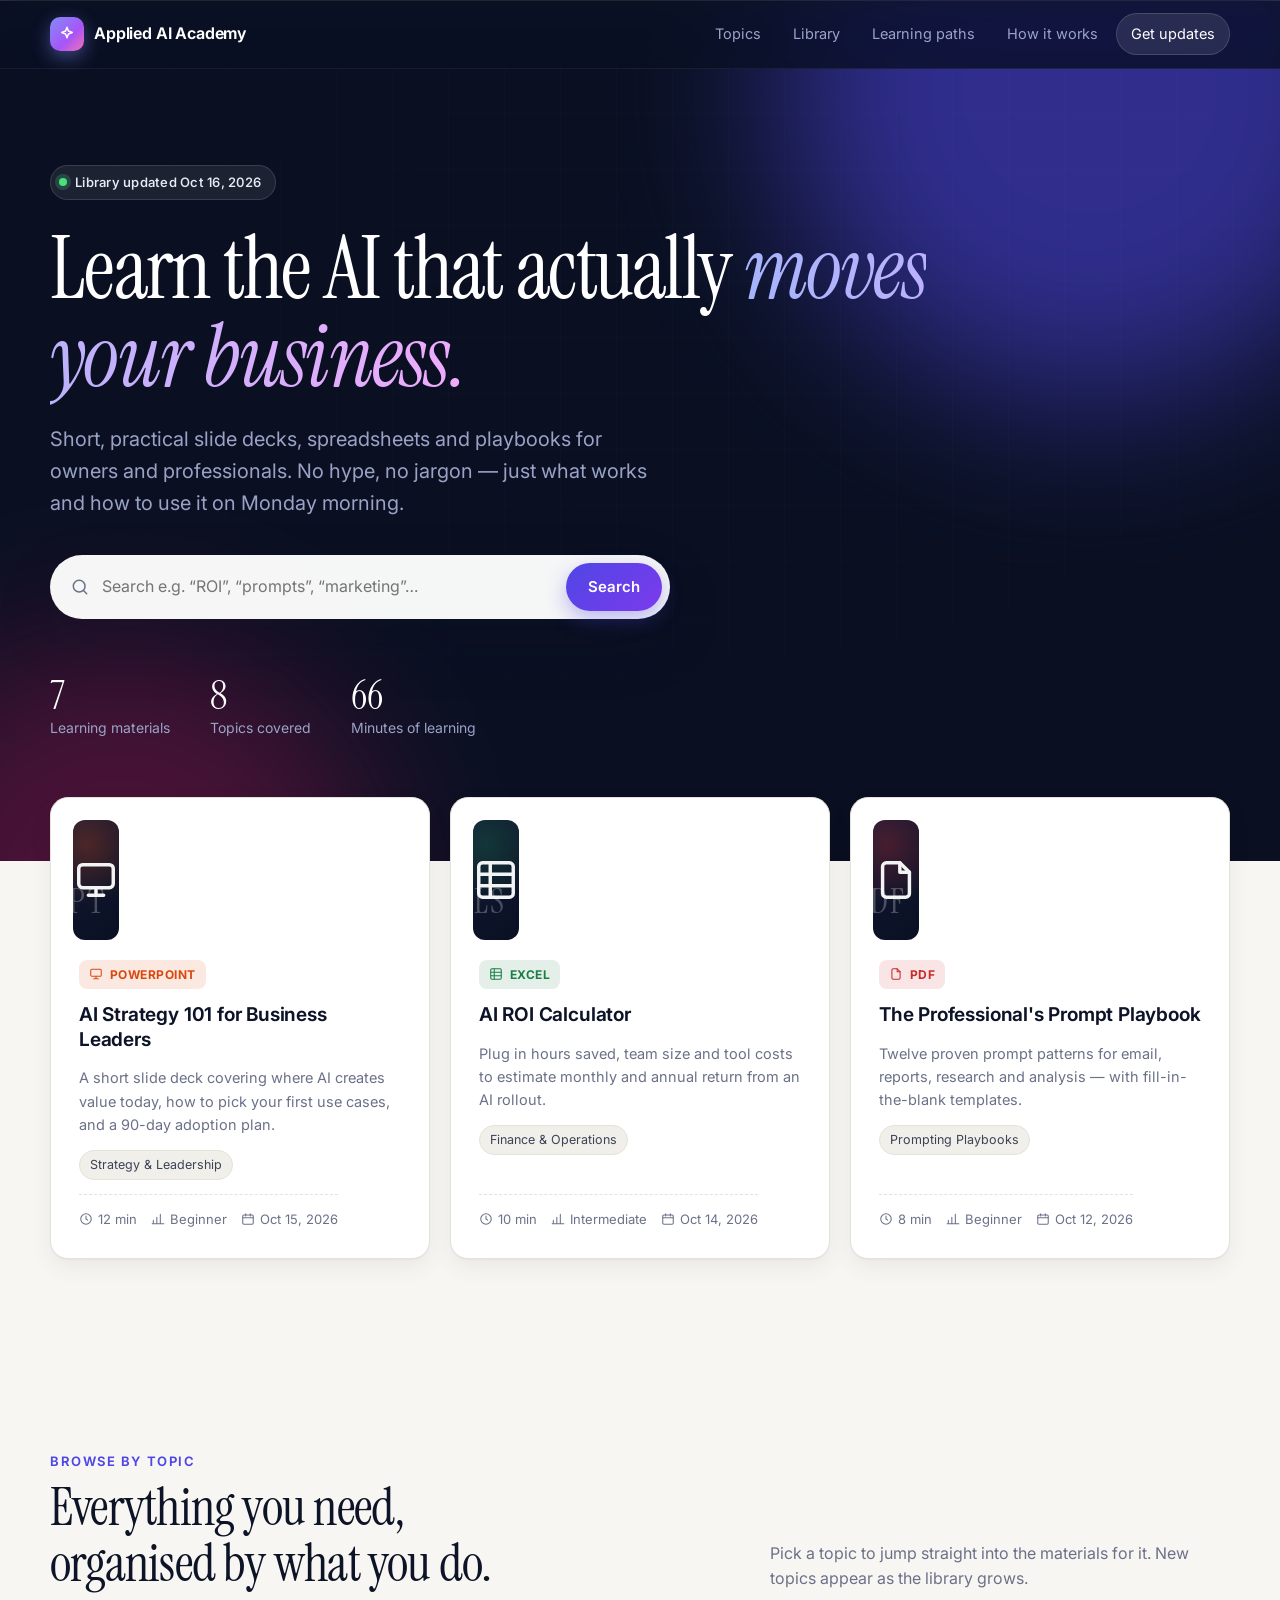
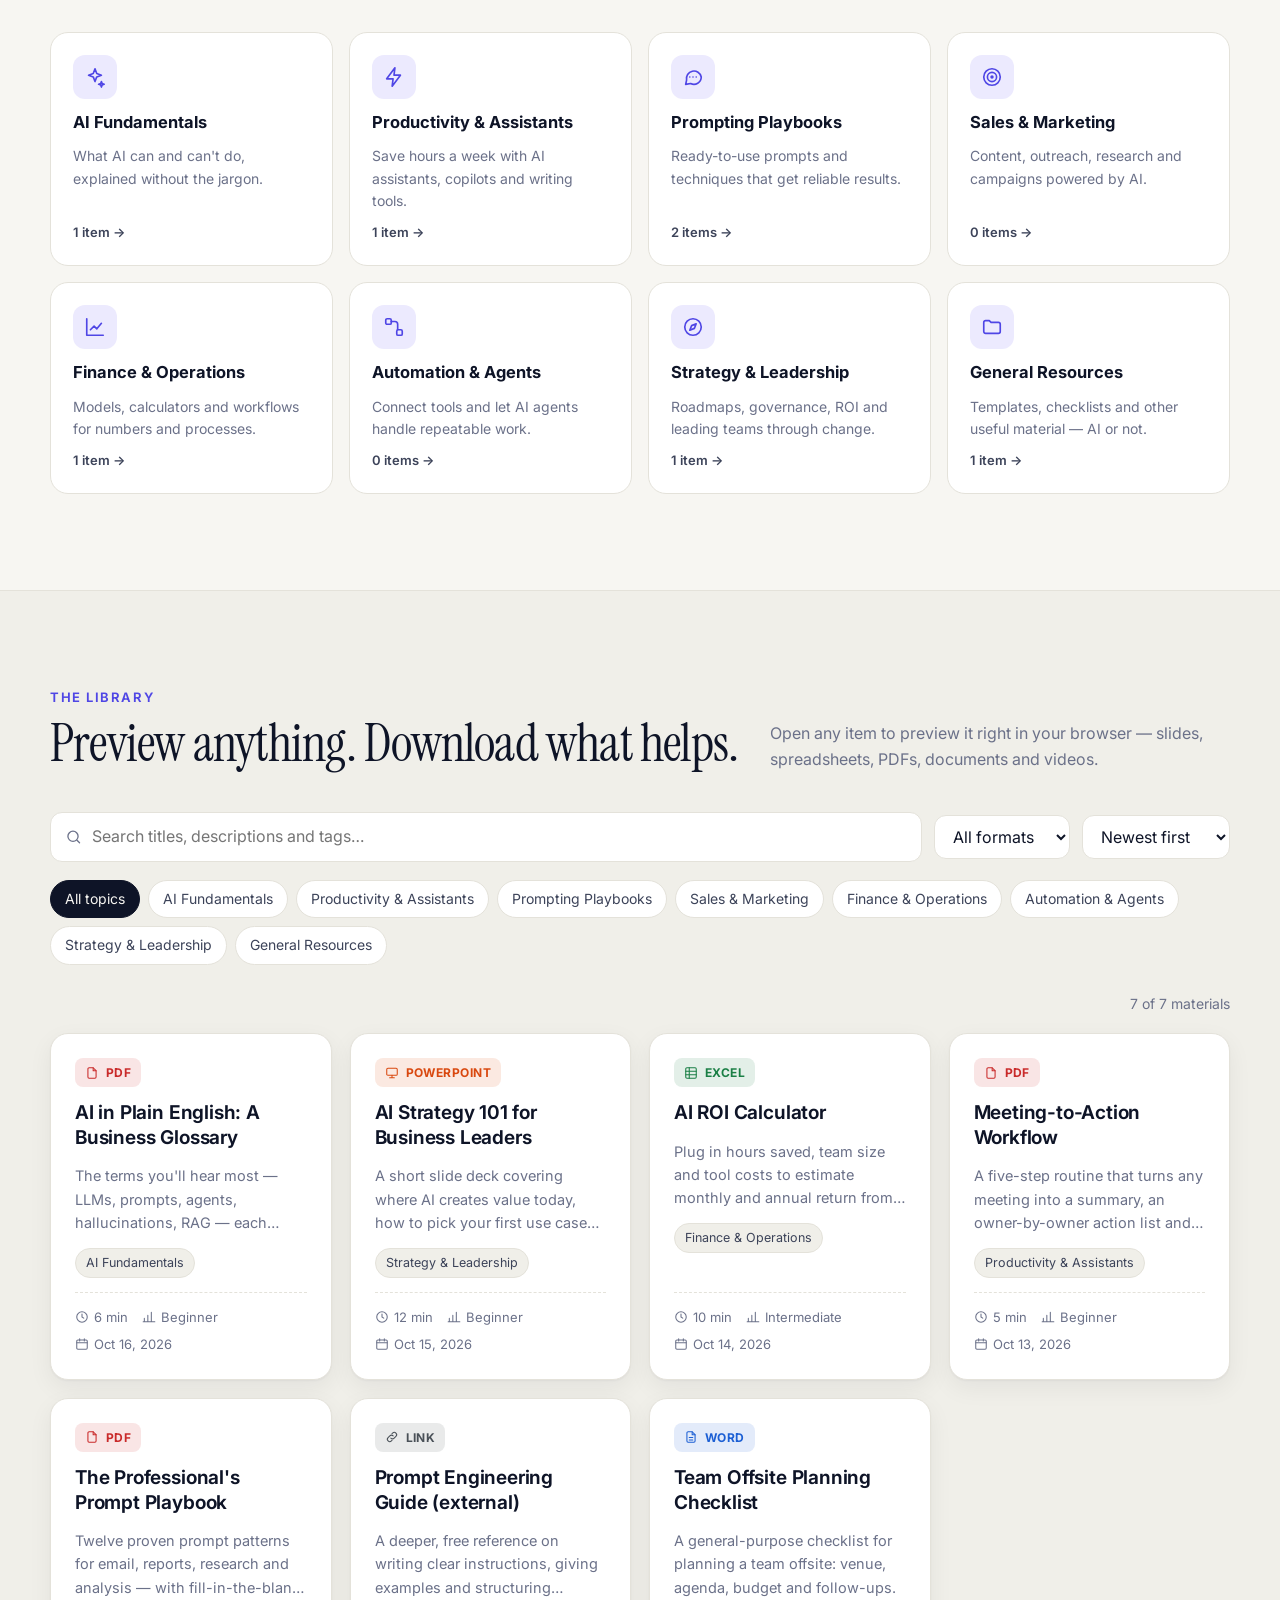
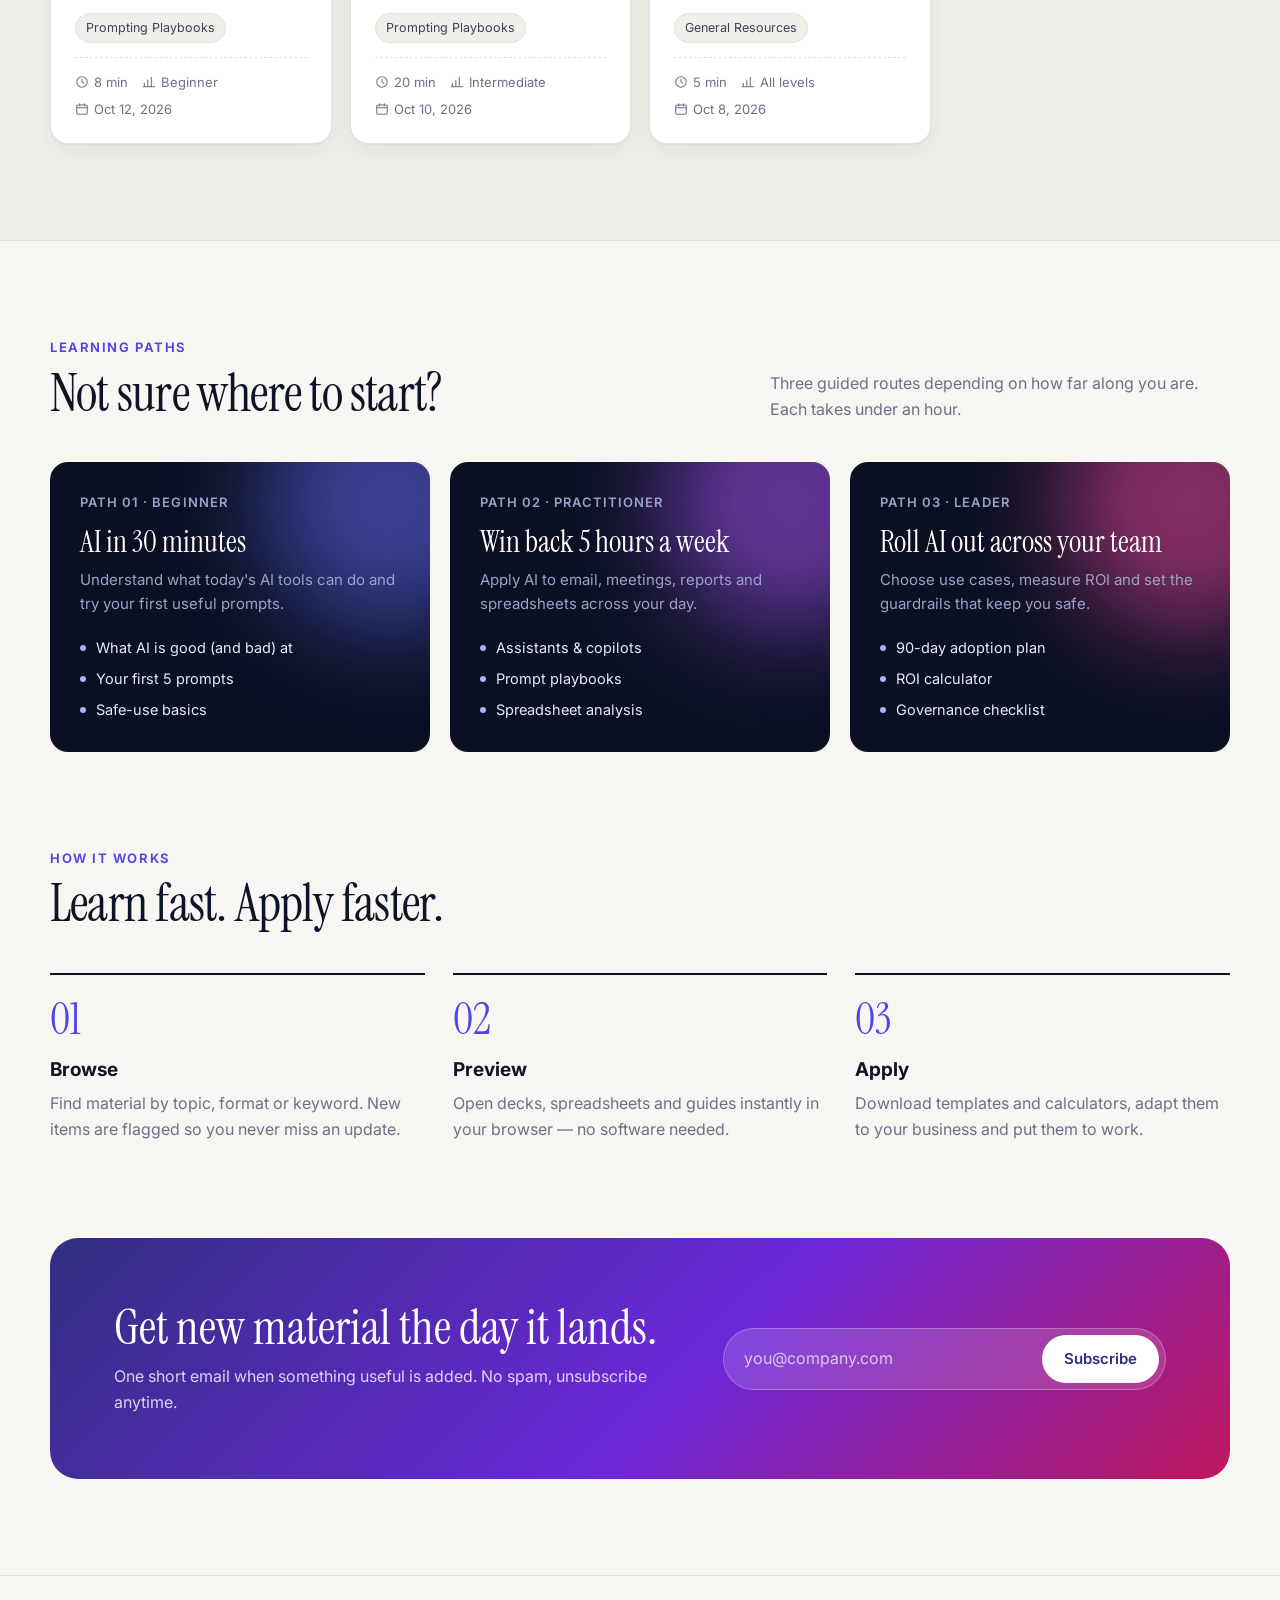
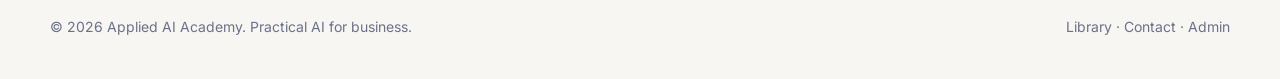
==== index.html @ 8f9688a5 "Build AI learning hub website draft with Upload Studio - Public site: hero, featured materials, topi" ====
<!doctype html>
<html lang="en">
<head>
  <meta charset="utf-8">
  <meta name="viewport" content="width=device-width, initial-scale=1">
  <title>Applied AI Academy</title>
  <meta name="description" content="Practical AI learning for business owners and professionals — slide decks, spreadsheets, guides and playbooks you can use today.">
  <link rel="preconnect" href="https://fonts.googleapis.com">
  <link rel="preconnect" href="https://fonts.gstatic.com" crossorigin>
  <link href="https://fonts.googleapis.com/css2?family=Instrument+Serif:ital@0;1&family=Inter:wght@400;500;600;700&display=swap" rel="stylesheet">
  <link rel="stylesheet" href="assets/css/style.css">
</head>
<body>
  <nav class="nav">
    <div class="container nav-inner">
      <a class="logo" href="#top">
        <span class="logo-mark"><svg viewBox="0 0 24 24" fill="none" stroke="currentColor" stroke-width="2" stroke-linecap="round" stroke-linejoin="round"><path d="M12 3l1.9 5.1L19 10l-5.1 1.9L12 17l-1.9-5.1L5 10l5.1-1.9z"/></svg></span>
        <span data-site-name>Applied AI Academy</span>
      </a>
      <button class="menu-btn" aria-label="Open menu"></button>
      <div class="nav-links">
        <a href="#topics">Topics</a>
        <a href="#library">Library</a>
        <a href="#paths">Learning paths</a>
        <a href="#how">How it works</a>
        <a class="btn-pill" href="#subscribe">Get updates</a>
      </div>
    </div>
  </nav>

  <header class="hero" id="top">
    <div class="hero-grid"></div>
    <div class="container">
      <span class="eyebrow"><span class="dot"></span><span id="updated-label">New material added regularly</span></span>
      <h1>Learn the AI that actually <em>moves your business.</em></h1>
      <p class="lead">Short, practical slide decks, spreadsheets and playbooks for owners and professionals. No hype, no jargon — just what works and how to use it on Monday morning.</p>
      <form class="search" id="hero-search" role="search">
        <span data-icon="search"></span>
        <label class="sr-only" for="hero-q">Search the library</label>
        <input id="hero-q" type="search" placeholder="Search e.g. “ROI”, “prompts”, “marketing”…" autocomplete="off">
        <button class="btn btn-primary" type="submit">Search</button>
      </form>
      <div class="hero-stats">
        <div><strong id="stat-items">–</strong><span>Learning materials</span></div>
        <div><strong id="stat-topics">–</strong><span>Topics covered</span></div>
        <div><strong id="stat-minutes">–</strong><span>Minutes of learning</span></div>
      </div>
    </div>
  </header>

  <section class="featured">
    <div class="container">
      <div class="featured-grid" id="featured"></div>
    </div>
  </section>

  <section id="topics">
    <div class="container">
      <div class="section-head reveal">
        <div>
          <div class="kicker">Browse by topic</div>
          <h2 class="title">Everything you need,<br>organised by what you do.</h2>
        </div>
        <p>Pick a topic to jump straight into the materials for it. New topics appear as the library grows.</p>
      </div>
      <div class="topics-grid" id="topics-grid"></div>
    </div>
  </section>

  <section class="library" id="library">
    <div class="container">
      <div class="section-head reveal">
        <div>
          <div class="kicker">The library</div>
          <h2 class="title">Preview anything. Download what helps.</h2>
        </div>
        <p>Open any item to preview it right in your browser — slides, spreadsheets, PDFs, documents and videos.</p>
      </div>
      <div class="toolbar">
        <div class="field">
          <span data-icon="search"></span>
          <label class="sr-only" for="q">Search</label>
          <input id="q" type="search" placeholder="Search titles, descriptions and tags…">
        </div>
        <label class="sr-only" for="type-filter">File type</label>
        <select id="type-filter">
          <option value="">All formats</option>
          <option value="pptx">PowerPoint</option>
          <option value="xlsx">Excel</option>
          <option value="pdf">PDF</option>
          <option value="docx">Word</option>
          <option value="video">Video</option>
          <option value="image">Image</option>
          <option value="link">Link</option>
          <option value="other">Other</option>
        </select>
        <label class="sr-only" for="sort">Sort</label>
        <select id="sort">
          <option value="new">Newest first</option>
          <option value="old">Oldest first</option>
          <option value="az">A – Z</option>
          <option value="short">Quickest first</option>
        </select>
      </div>
      <div class="chips" id="chips"></div>
      <div class="toolbar"><span class="result-count" id="result-count"></span></div>
      <div class="lib-grid" id="lib-grid"></div>
    </div>
  </section>

  <section id="paths">
    <div class="container">
      <div class="section-head reveal">
        <div>
          <div class="kicker">Learning paths</div>
          <h2 class="title">Not sure where to start?</h2>
        </div>
        <p>Three guided routes depending on how far along you are. Each takes under an hour.</p>
      </div>
      <div class="paths-grid">
        <button class="path reveal" style="--glow:#6366f1; text-align:left; border:0" data-goto-cat="fundamentals">
          <span class="step">Path 01 · Beginner</span>
          <h3>AI in 30 minutes</h3>
          <p>Understand what today's AI tools can do and try your first useful prompts.</p>
          <ul><li>What AI is good (and bad) at</li><li>Your first 5 prompts</li><li>Safe-use basics</li></ul>
        </button>
        <button class="path reveal" style="--glow:#a855f7; text-align:left; border:0" data-goto-cat="productivity">
          <span class="step">Path 02 · Practitioner</span>
          <h3>Win back 5 hours a week</h3>
          <p>Apply AI to email, meetings, reports and spreadsheets across your day.</p>
          <ul><li>Assistants &amp; copilots</li><li>Prompt playbooks</li><li>Spreadsheet analysis</li></ul>
        </button>
        <button class="path reveal" style="--glow:#ec4899; text-align:left; border:0" data-goto-cat="strategy">
          <span class="step">Path 03 · Leader</span>
          <h3>Roll AI out across your team</h3>
          <p>Choose use cases, measure ROI and set the guardrails that keep you safe.</p>
          <ul><li>90-day adoption plan</li><li>ROI calculator</li><li>Governance checklist</li></ul>
        </button>
      </div>
    </div>
  </section>

  <section id="how" style="padding-top:0">
    <div class="container">
      <div class="section-head reveal">
        <div>
          <div class="kicker">How it works</div>
          <h2 class="title">Learn fast. Apply faster.</h2>
        </div>
      </div>
      <div class="steps reveal">
        <div><h3>Browse</h3><p>Find material by topic, format or keyword. New items are flagged so you never miss an update.</p></div>
        <div><h3>Preview</h3><p>Open decks, spreadsheets and guides instantly in your browser — no software needed.</p></div>
        <div><h3>Apply</h3><p>Download templates and calculators, adapt them to your business and put them to work.</p></div>
      </div>
    </div>
  </section>

  <section class="cta" id="subscribe">
    <div class="container">
      <div class="cta-box reveal">
        <div>
          <h2>Get new material the day it lands.</h2>
          <p>One short email when something useful is added. No spam, unsubscribe anytime.</p>
        </div>
        <form class="cta-form" id="subscribe-form">
          <label class="sr-only" for="email">Email address</label>
          <input id="email" type="email" required placeholder="you@company.com">
          <button class="btn" type="submit">Subscribe</button>
        </form>
      </div>
    </div>
  </section>

  <footer>
    <div class="container">
      <span>© <span id="year"></span> <span data-site-name>Applied AI Academy</span>. Practical AI for business.</span>
      <span><a href="#library">Library</a> · <a href="#" id="contact-link">Contact</a> · <a href="admin.html">Admin</a></span>
    </div>
  </footer>

  <div class="modal" id="viewer" role="dialog" aria-modal="true" aria-labelledby="v-title">
    <div class="modal-backdrop" data-close></div>
    <div class="modal-panel">
      <button class="close-btn" data-close aria-label="Close"></button>
      <div class="viewer" id="v-stage"></div>
      <aside class="details">
        <span id="v-badge"></span>
        <h3 id="v-title"></h3>
        <p id="v-desc"></p>
        <dl id="v-meta"></dl>
        <div class="tags" id="v-tags"></div>
        <p class="note" id="v-note"></p>
        <div class="actions" id="v-actions"></div>
      </aside>
    </div>
  </div>

  <script src="assets/js/common.js"></script>
  <script src="assets/js/app.js"></script>
</body>
</html>
---- assets/css/style.css ----
/* Applied AI Academy — design tokens & styles */
:root {
  --bg: #f7f6f2;
  --surface: #ffffff;
  --surface-2: #f0efe9;
  --ink: #0e1427;
  --ink-2: #3c4359;
  --muted: #6b7189;
  --line: #e4e2da;
  --brand: #4f46e5;
  --brand-2: #7c3aed;
  --brand-soft: #eceafe;
  --navy: #0a1022;
  --navy-2: #121a36;
  --on-navy: #e8eaf6;
  --on-navy-muted: #9aa3c7;
  --radius: 18px;
  --radius-sm: 10px;
  --shadow: 0 1px 2px rgba(14, 20, 39, .04), 0 8px 24px rgba(14, 20, 39, .06);
  --shadow-lg: 0 24px 60px rgba(14, 20, 39, .16);
  --serif: "Instrument Serif", Georgia, "Times New Roman", serif;
  --sans: "Inter", system-ui, -apple-system, "Segoe UI", Roboto, sans-serif;

  --t-pptx: #d9480f; --t-xlsx: #1a7f45; --t-pdf: #c92a2a; --t-docx: #1c5fd4;
  --t-video: #9c36b5; --t-image: #0b7285; --t-link: #495057; --t-other: #5c5f66;
}
@media (prefers-color-scheme: dark) {
  :root:not([data-theme="light"]) {
    --bg: #0b0f1d; --surface: #121829; --surface-2: #182036; --ink: #eef0f8; --ink-2: #c3c8db;
    --muted: #8b92ad; --line: #232b45; --brand-soft: #1d1f45; --shadow: 0 1px 2px rgba(0,0,0,.3), 0 8px 24px rgba(0,0,0,.25);
  }
}
:root[data-theme="dark"] {
  --bg: #0b0f1d; --surface: #121829; --surface-2: #182036; --ink: #eef0f8; --ink-2: #c3c8db;
  --muted: #8b92ad; --line: #232b45; --brand-soft: #1d1f45; --shadow: 0 1px 2px rgba(0,0,0,.3), 0 8px 24px rgba(0,0,0,.25);
}

* { box-sizing: border-box; }
html { scroll-behavior: smooth; }
body {
  margin: 0; background: var(--bg); color: var(--ink); font-family: var(--sans);
  font-size: 16px; line-height: 1.6; -webkit-font-smoothing: antialiased;
}
img { max-width: 100%; display: block; }
a { color: inherit; }
button { font: inherit; cursor: pointer; }
.container { width: min(1180px, 100% - 32px); margin-inline: auto; }
[hidden] { display: none !important; }
.sr-only { position: absolute; width: 1px; height: 1px; overflow: hidden; clip: rect(0 0 0 0); }

/* ---------- Nav ---------- */
.nav {
  position: sticky; top: 0; z-index: 40; backdrop-filter: saturate(160%) blur(14px);
  background: color-mix(in srgb, var(--navy) 82%, transparent); border-bottom: 1px solid rgba(255,255,255,.06);
}
.nav-inner { display: flex; align-items: center; justify-content: space-between; height: 68px; gap: 16px; }
.logo { display: flex; align-items: center; gap: 10px; text-decoration: none; color: #fff; font-weight: 650; letter-spacing: -.01em; }
.logo-mark {
  width: 34px; height: 34px; border-radius: 10px; display: grid; place-items: center;
  background: linear-gradient(135deg, #818cf8, #a855f7 60%, #f472b6); box-shadow: 0 6px 18px rgba(129,140,248,.45);
}
.logo-mark svg { width: 18px; height: 18px; color: #fff; }
.nav-links { display: flex; align-items: center; gap: 4px; }
.nav-links a {
  color: var(--on-navy-muted); text-decoration: none; font-size: 14.5px; padding: 8px 14px; border-radius: 999px; transition: .2s;
}
.nav-links a:hover { color: #fff; background: rgba(255,255,255,.07); }
.nav-links .btn-pill { color: #fff; background: rgba(255,255,255,.1); border: 1px solid rgba(255,255,255,.14); }
.menu-btn { display: none; background: none; border: 0; color: #fff; padding: 8px; }
@media (max-width: 760px) {
  .menu-btn { display: block; }
  .nav-links {
    position: absolute; top: 68px; left: 0; right: 0; flex-direction: column; align-items: stretch;
    background: var(--navy); padding: 12px 16px 20px; display: none; border-bottom: 1px solid rgba(255,255,255,.08);
  }
  .nav-links.open { display: flex; }
}

/* ---------- Hero ---------- */
.hero {
  position: relative; overflow: hidden; color: var(--on-navy); background: var(--navy);
  padding: 96px 0 120px; margin-top: -68px; padding-top: 164px;
}
.hero::before, .hero::after {
  content: ""; position: absolute; border-radius: 50%; filter: blur(80px); opacity: .55; pointer-events: none;
}
.hero::before { width: 620px; height: 620px; background: #4f46e5; top: -220px; right: -120px; }
.hero::after { width: 520px; height: 520px; background: #be185d; bottom: -300px; left: -140px; opacity: .35; }
.hero-grid {
  position: absolute; inset: 0; pointer-events: none; opacity: .18;
  background-image: linear-gradient(rgba(255,255,255,.07) 1px, transparent 1px), linear-gradient(90deg, rgba(255,255,255,.07) 1px, transparent 1px);
  background-size: 56px 56px; mask-image: radial-gradient(ellipse at 60% 30%, #000 30%, transparent 75%);
}
.hero .container { position: relative; z-index: 1; }
.eyebrow {
  display: inline-flex; align-items: center; gap: 8px; font-size: 13px; font-weight: 550; letter-spacing: .02em;
  padding: 6px 14px 6px 8px; border-radius: 999px; background: rgba(255,255,255,.08); border: 1px solid rgba(255,255,255,.12);
}
.eyebrow .dot { width: 8px; height: 8px; border-radius: 50%; background: #4ade80; box-shadow: 0 0 0 4px rgba(74,222,128,.2); }
.hero h1 {
  font-family: var(--serif); font-weight: 400; font-size: clamp(44px, 7vw, 86px); line-height: 1.02;
  letter-spacing: -.02em; margin: 26px 0 22px; max-width: 900px; color: #fff;
}
.hero h1 em { font-style: italic; background: linear-gradient(90deg, #a5b4fc, #f0abfc); -webkit-background-clip: text; background-clip: text; color: transparent; }
.hero p.lead { font-size: clamp(17px, 2vw, 20px); color: var(--on-navy-muted); max-width: 620px; margin: 0 0 36px; }
.search {
  display: flex; align-items: center; gap: 10px; max-width: 620px; padding: 8px 8px 8px 20px; border-radius: 999px;
  background: rgba(255,255,255,.96); box-shadow: var(--shadow-lg);
}
.search svg { width: 20px; height: 20px; color: #6b7189; flex: none; }
.search input { flex: 1; border: 0; outline: 0; font: inherit; font-size: 16px; background: transparent; color: #0e1427; min-width: 0; }
.btn {
  display: inline-flex; align-items: center; justify-content: center; gap: 8px; border: 0; border-radius: 999px;
  padding: 12px 22px; font-weight: 600; font-size: 15px; text-decoration: none; transition: transform .15s, box-shadow .2s, background .2s;
}
.btn-primary { background: linear-gradient(135deg, var(--brand), var(--brand-2)); color: #fff; box-shadow: 0 8px 20px rgba(79,70,229,.35); }
.btn-primary:hover { transform: translateY(-1px); box-shadow: 0 12px 28px rgba(79,70,229,.45); }
.btn-ghost { background: var(--surface); color: var(--ink); border: 1px solid var(--line); }
.btn-ghost:hover { border-color: var(--ink-2); }
.btn-sm { padding: 8px 14px; font-size: 14px; }
.btn svg { width: 18px; height: 18px; flex: none; }
.hero-stats { display: flex; flex-wrap: wrap; gap: 40px; margin-top: 56px; }
.hero-stats div strong { display: block; font-family: var(--serif); font-size: 40px; font-weight: 400; color: #fff; line-height: 1; }
.hero-stats div span { font-size: 14px; color: var(--on-navy-muted); }

/* ---------- Sections ---------- */
section { padding: 96px 0; }
.section-head { display: flex; align-items: end; justify-content: space-between; gap: 24px; margin-bottom: 40px; flex-wrap: wrap; }
.kicker { font-size: 13px; font-weight: 650; letter-spacing: .12em; text-transform: uppercase; color: var(--brand); }
:root[data-theme="dark"] .kicker { color: #a5b4fc; }
@media (prefers-color-scheme: dark) { :root:not([data-theme="light"]) .kicker { color: #a5b4fc; } }
h2.title { font-family: var(--serif); font-weight: 400; font-size: clamp(34px, 4.5vw, 52px); line-height: 1.08; letter-spacing: -.015em; margin: 8px 0 0; }
.section-head p { color: var(--muted); max-width: 460px; margin: 0; }

/* Featured */
.featured { margin-top: -64px; padding-top: 0; position: relative; z-index: 2; }
.featured-grid { display: grid; grid-template-columns: repeat(3, 1fr); gap: 20px; }
@media (max-width: 900px) { .featured-grid { grid-template-columns: 1fr; } }

/* Cards */
.card {
  position: relative; display: flex; flex-direction: column; gap: 14px; text-align: left; width: 100%;
  background: var(--surface); border: 1px solid var(--line); border-radius: var(--radius); padding: 24px;
  box-shadow: var(--shadow); transition: transform .2s, box-shadow .2s, border-color .2s; color: inherit;
}
.card:hover { transform: translateY(-3px); box-shadow: var(--shadow-lg); border-color: color-mix(in srgb, var(--brand) 35%, var(--line)); }
.card:focus-visible { outline: 3px solid var(--brand); outline-offset: 2px; }
.card-top { display: flex; align-items: center; justify-content: space-between; gap: 10px; }
.type-badge {
  display: inline-flex; align-items: center; gap: 7px; font-size: 12px; font-weight: 700; letter-spacing: .04em;
  text-transform: uppercase; padding: 5px 10px; border-radius: 8px; color: var(--tc); background: color-mix(in srgb, var(--tc) 12%, transparent);
}
.type-badge svg { width: 14px; height: 14px; }
.card h3 { margin: 0; font-size: 19px; line-height: 1.3; letter-spacing: -.01em; font-weight: 650; }
.card p { margin: 0; color: var(--muted); font-size: 14.5px; display: -webkit-box; -webkit-line-clamp: 3; -webkit-box-orient: vertical; overflow: hidden; }
.card-meta { margin-top: auto; display: flex; flex-wrap: wrap; gap: 6px 14px; font-size: 13px; color: var(--muted); padding-top: 14px; border-top: 1px dashed var(--line); }
.card-meta span { display: inline-flex; align-items: center; gap: 5px; }
.card-meta svg { width: 14px; height: 14px; }
.new-pill { font-size: 11px; font-weight: 700; color: #fff; background: #16a34a; padding: 3px 8px; border-radius: 999px; }
.card.featured-card { padding: 28px; }
.card.featured-card .thumb {
  height: 120px; border-radius: 12px; margin: -6px -6px 6px; display: grid; place-items: center;
  background: radial-gradient(circle at 30% 20%, color-mix(in srgb, var(--tc) 30%, transparent), transparent 60%), linear-gradient(135deg, var(--navy-2), var(--navy));
  color: #fff; overflow: hidden; position: relative;
}
.thumb svg { width: 46px; height: 46px; opacity: .95; }
.thumb .ext { position: absolute; right: 14px; bottom: 10px; font-family: var(--serif); font-size: 34px; opacity: .25; letter-spacing: .04em; }

/* Topics */
.topics-grid { display: grid; grid-template-columns: repeat(4, 1fr); gap: 16px; }
@media (max-width: 1000px) { .topics-grid { grid-template-columns: repeat(2, 1fr); } }
@media (max-width: 520px) { .topics-grid { grid-template-columns: 1fr; } }
.topic {
  text-align: left; background: var(--surface); border: 1px solid var(--line); border-radius: var(--radius);
  padding: 22px; display: flex; flex-direction: column; gap: 10px; transition: .2s; color: inherit;
}
.topic:hover { border-color: var(--brand); transform: translateY(-2px); }
.topic .ico { width: 44px; height: 44px; border-radius: 12px; display: grid; place-items: center; background: var(--brand-soft); color: var(--brand); }
:root[data-theme="dark"] .topic .ico { color: #a5b4fc; }
@media (prefers-color-scheme: dark) { :root:not([data-theme="light"]) .topic .ico { color: #a5b4fc; } }
.topic .ico svg { width: 22px; height: 22px; }
.topic strong { font-size: 16.5px; }
.topic span { font-size: 14px; color: var(--muted); }
.topic .count { margin-top: auto; font-size: 13px; color: var(--ink-2); font-weight: 600; }

/* Library */
.library { background: var(--surface-2); border-block: 1px solid var(--line); }
.toolbar { display: flex; flex-wrap: wrap; gap: 12px; align-items: center; margin-bottom: 18px; }
.toolbar .field {
  display: flex; align-items: center; gap: 8px; padding: 10px 14px; border-radius: 12px; background: var(--surface);
  border: 1px solid var(--line); flex: 1 1 260px;
}
.toolbar .field svg { width: 18px; height: 18px; color: var(--muted); }
.toolbar input, .toolbar select { border: 0; outline: 0; background: transparent; font: inherit; color: var(--ink); width: 100%; }
.toolbar select { padding: 10px 14px; border-radius: 12px; background: var(--surface); border: 1px solid var(--line); width: auto; }
.chips { display: flex; gap: 8px; flex-wrap: wrap; margin-bottom: 28px; }
.chip {
  border: 1px solid var(--line); background: var(--surface); color: var(--ink-2); border-radius: 999px; padding: 7px 14px; font-size: 14px; transition: .15s;
}
.chip:hover { border-color: var(--ink-2); }
.chip.active { background: var(--ink); color: var(--bg); border-color: var(--ink); }
.lib-grid { display: grid; grid-template-columns: repeat(auto-fill, minmax(280px, 1fr)); gap: 18px; }
.empty { text-align: center; padding: 60px 20px; color: var(--muted); border: 1px dashed var(--line); border-radius: var(--radius); background: var(--surface); }
.result-count { font-size: 14px; color: var(--muted); margin-left: auto; }

/* Paths */
.paths-grid { display: grid; grid-template-columns: repeat(3, 1fr); gap: 20px; }
@media (max-width: 900px) { .paths-grid { grid-template-columns: 1fr; } }
.path { border-radius: var(--radius); padding: 30px; color: var(--on-navy); background: var(--navy); position: relative; overflow: hidden; min-height: 260px; display: flex; flex-direction: column; }
.path::after { content: ""; position: absolute; width: 260px; height: 260px; border-radius: 50%; right: -90px; top: -90px; background: var(--glow); filter: blur(50px); opacity: .55; }
.path > * { position: relative; z-index: 1; }
.path .step { font-size: 13px; color: var(--on-navy-muted); font-weight: 600; letter-spacing: .08em; text-transform: uppercase; }
.path h3 { font-family: var(--serif); font-weight: 400; font-size: 30px; line-height: 1.1; margin: 12px 0 10px; color: #fff; }
.path p { color: var(--on-navy-muted); margin: 0 0 20px; font-size: 15px; }
.path ul { list-style: none; padding: 0; margin: auto 0 0; display: grid; gap: 8px; font-size: 14.5px; }
.path li { display: flex; gap: 10px; align-items: center; }
.path li::before { content: ""; width: 6px; height: 6px; border-radius: 50%; background: #a5b4fc; flex: none; }

/* How it works */
.steps { display: grid; grid-template-columns: repeat(3, 1fr); gap: 28px; counter-reset: s; }
@media (max-width: 800px) { .steps { grid-template-columns: 1fr; } }
.steps div { padding-top: 22px; border-top: 2px solid var(--ink); counter-increment: s; }
.steps div::before { content: "0" counter(s); font-family: var(--serif); font-size: 44px; line-height: 1; display: block; margin-bottom: 14px; color: var(--brand); }
.steps h3 { margin: 0 0 6px; font-size: 19px; }
.steps p { margin: 0; color: var(--muted); }

/* CTA */
.cta { padding: 0 0 96px; }
.cta-box {
  border-radius: 28px; padding: clamp(32px, 6vw, 64px); color: #fff; position: relative; overflow: hidden;
  background: linear-gradient(135deg, #312e81, #6d28d9 55%, #be185d);
  display: grid; grid-template-columns: 1.3fr 1fr; gap: 32px; align-items: center;
}
@media (max-width: 800px) { .cta-box { grid-template-columns: 1fr; } }
.cta-box h2 { font-family: var(--serif); font-weight: 400; font-size: clamp(32px, 4vw, 48px); line-height: 1.08; margin: 0 0 10px; }
.cta-box p { margin: 0; color: rgba(255,255,255,.8); }
.cta-form { display: flex; gap: 8px; background: rgba(255,255,255,.14); padding: 6px; border-radius: 999px; border: 1px solid rgba(255,255,255,.25); }
.cta-form input { flex: 1; min-width: 0; border: 0; outline: 0; background: transparent; color: #fff; padding: 0 14px; font: inherit; }
.cta-form input::placeholder { color: rgba(255,255,255,.7); }
.cta-form .btn { background: #fff; color: #312e81; }

/* Footer */
footer { border-top: 1px solid var(--line); padding: 40px 0; color: var(--muted); font-size: 14px; }
footer .container { display: flex; justify-content: space-between; gap: 16px; flex-wrap: wrap; align-items: center; }
footer a { text-decoration: none; }
footer a:hover { color: var(--ink); }

/* Viewer modal */
.modal { position: fixed; inset: 0; z-index: 100; display: none; }
.modal.open { display: block; }
.modal-backdrop { position: absolute; inset: 0; background: rgba(6, 9, 20, .7); backdrop-filter: blur(6px); animation: fade .2s; }
.modal-panel {
  position: absolute; inset: 4vh 4vw; background: var(--surface); border-radius: 22px; overflow: hidden;
  display: grid; grid-template-columns: 1fr 360px; box-shadow: var(--shadow-lg); animation: rise .25s ease-out;
}
@media (max-width: 900px) { .modal-panel { inset: 0; border-radius: 0; grid-template-columns: 1fr; grid-template-rows: 55vh auto; overflow-y: auto; } }
.viewer { background: #1b1f2e; position: relative; min-height: 300px; }
.viewer iframe, .viewer video, .viewer img { width: 100%; height: 100%; border: 0; object-fit: contain; background: #1b1f2e; }
.viewer .placeholder { position: absolute; inset: 0; display: grid; place-items: center; text-align: center; color: #c3c8db; padding: 24px; }
.viewer .placeholder svg { width: 56px; height: 56px; margin: 0 auto 12px; opacity: .8; }
.details { padding: 28px; overflow-y: auto; display: flex; flex-direction: column; gap: 16px; border-left: 1px solid var(--line); }
.details h3 { font-family: var(--serif); font-weight: 400; font-size: 32px; line-height: 1.1; margin: 0; }
.details p { margin: 0; color: var(--ink-2); }
.details dl { display: grid; grid-template-columns: auto 1fr; gap: 8px 16px; margin: 0; font-size: 14px; }
.details dt { color: var(--muted); }
.details dd { margin: 0; font-weight: 550; }
.tags { display: flex; flex-wrap: wrap; gap: 6px; }
.tag { font-size: 12.5px; padding: 4px 10px; border-radius: 999px; background: var(--surface-2); color: var(--ink-2); border: 1px solid var(--line); }
.details .actions { display: flex; gap: 10px; flex-wrap: wrap; margin-top: auto; }
.close-btn {
  position: absolute; top: 14px; right: 14px; z-index: 3; width: 40px; height: 40px; border-radius: 50%; border: 0;
  background: rgba(255,255,255,.92); color: #0e1427; display: grid; place-items: center; box-shadow: var(--shadow);
}
.note { font-size: 13px; color: var(--muted); }

@keyframes fade { from { opacity: 0; } }
@keyframes rise { from { opacity: 0; transform: translateY(16px) scale(.99); } }
.reveal { opacity: 0; transform: translateY(14px); transition: opacity .6s, transform .6s; }
.reveal.in { opacity: 1; transform: none; }
@media (prefers-reduced-motion: reduce) { * { animation: none !important; transition: none !important; } .reveal { opacity: 1; transform: none; } }

/* ---------- Admin ---------- */
.admin-wrap { padding: 120px 0 80px; margin-top: -68px; }
.admin-grid { display: grid; grid-template-columns: 1.4fr 1fr; gap: 24px; align-items: start; }
@media (max-width: 900px) { .admin-grid { grid-template-columns: 1fr; } }
.panel { background: var(--surface); border: 1px solid var(--line); border-radius: var(--radius); padding: 28px; box-shadow: var(--shadow); }
.panel h2 { margin: 0 0 4px; font-size: 20px; }
.panel > p { margin: 0 0 20px; color: var(--muted); font-size: 14.5px; }
.form { display: grid; gap: 16px; }
.form .row { display: grid; grid-template-columns: 1fr 1fr; gap: 14px; }
@media (max-width: 560px) { .form .row { grid-template-columns: 1fr; } }
.form label { display: grid; gap: 6px; font-size: 14px; font-weight: 600; color: var(--ink-2); }
.form input, .form select, .form textarea {
  font: inherit; font-weight: 400; padding: 11px 14px; border-radius: 12px; border: 1px solid var(--line); background: var(--bg); color: var(--ink); width: 100%;
}
.form textarea { min-height: 96px; resize: vertical; }
.form input:focus, .form select:focus, .form textarea:focus { outline: 2px solid var(--brand); outline-offset: 1px; border-color: transparent; }
.drop {
  border: 2px dashed var(--line); border-radius: 16px; padding: 30px; text-align: center; color: var(--muted); background: var(--bg); transition: .2s; cursor: pointer;
}
.drop.drag, .drop:hover { border-color: var(--brand); background: var(--brand-soft); color: var(--ink); }
.drop strong { color: var(--ink); }
.drop svg { width: 34px; height: 34px; margin: 0 auto 8px; color: var(--brand); }
.seg { display: inline-flex; background: var(--surface-2); border: 1px solid var(--line); border-radius: 12px; padding: 4px; gap: 4px; }
.seg button { border: 0; background: transparent; padding: 8px 14px; border-radius: 9px; color: var(--ink-2); font-size: 14px; font-weight: 600; }
.seg button.on { background: var(--surface); color: var(--ink); box-shadow: var(--shadow); }
.status { font-size: 14px; padding: 12px 14px; border-radius: 12px; display: none; }
.status.show { display: block; }
.status.ok { background: #e7f8ee; color: #136c39; }
.status.err { background: #fdecec; color: #a61e1e; }
.status.info { background: var(--brand-soft); color: var(--ink); }
.manage-list { display: grid; gap: 10px; max-height: 520px; overflow-y: auto; }
.manage-item { display: flex; align-items: center; gap: 12px; padding: 12px; border: 1px solid var(--line); border-radius: 12px; }
.manage-item .grow { flex: 1; min-width: 0; }
.manage-item strong { display: block; font-size: 14.5px; white-space: nowrap; overflow: hidden; text-overflow: ellipsis; }
.manage-item small { color: var(--muted); }
.icon-btn { border: 1px solid var(--line); background: var(--surface); border-radius: 10px; width: 36px; height: 36px; display: grid; place-items: center; color: var(--muted); }
.icon-btn:hover { color: #c92a2a; border-color: #c92a2a; }
.icon-btn svg { width: 16px; height: 16px; }
.help { font-size: 13.5px; color: var(--muted); }
.help code { background: var(--surface-2); padding: 1px 6px; border-radius: 6px; font-size: 12.5px; }
.help ol { padding-left: 18px; margin: 8px 0 0; display: grid; gap: 6px; }
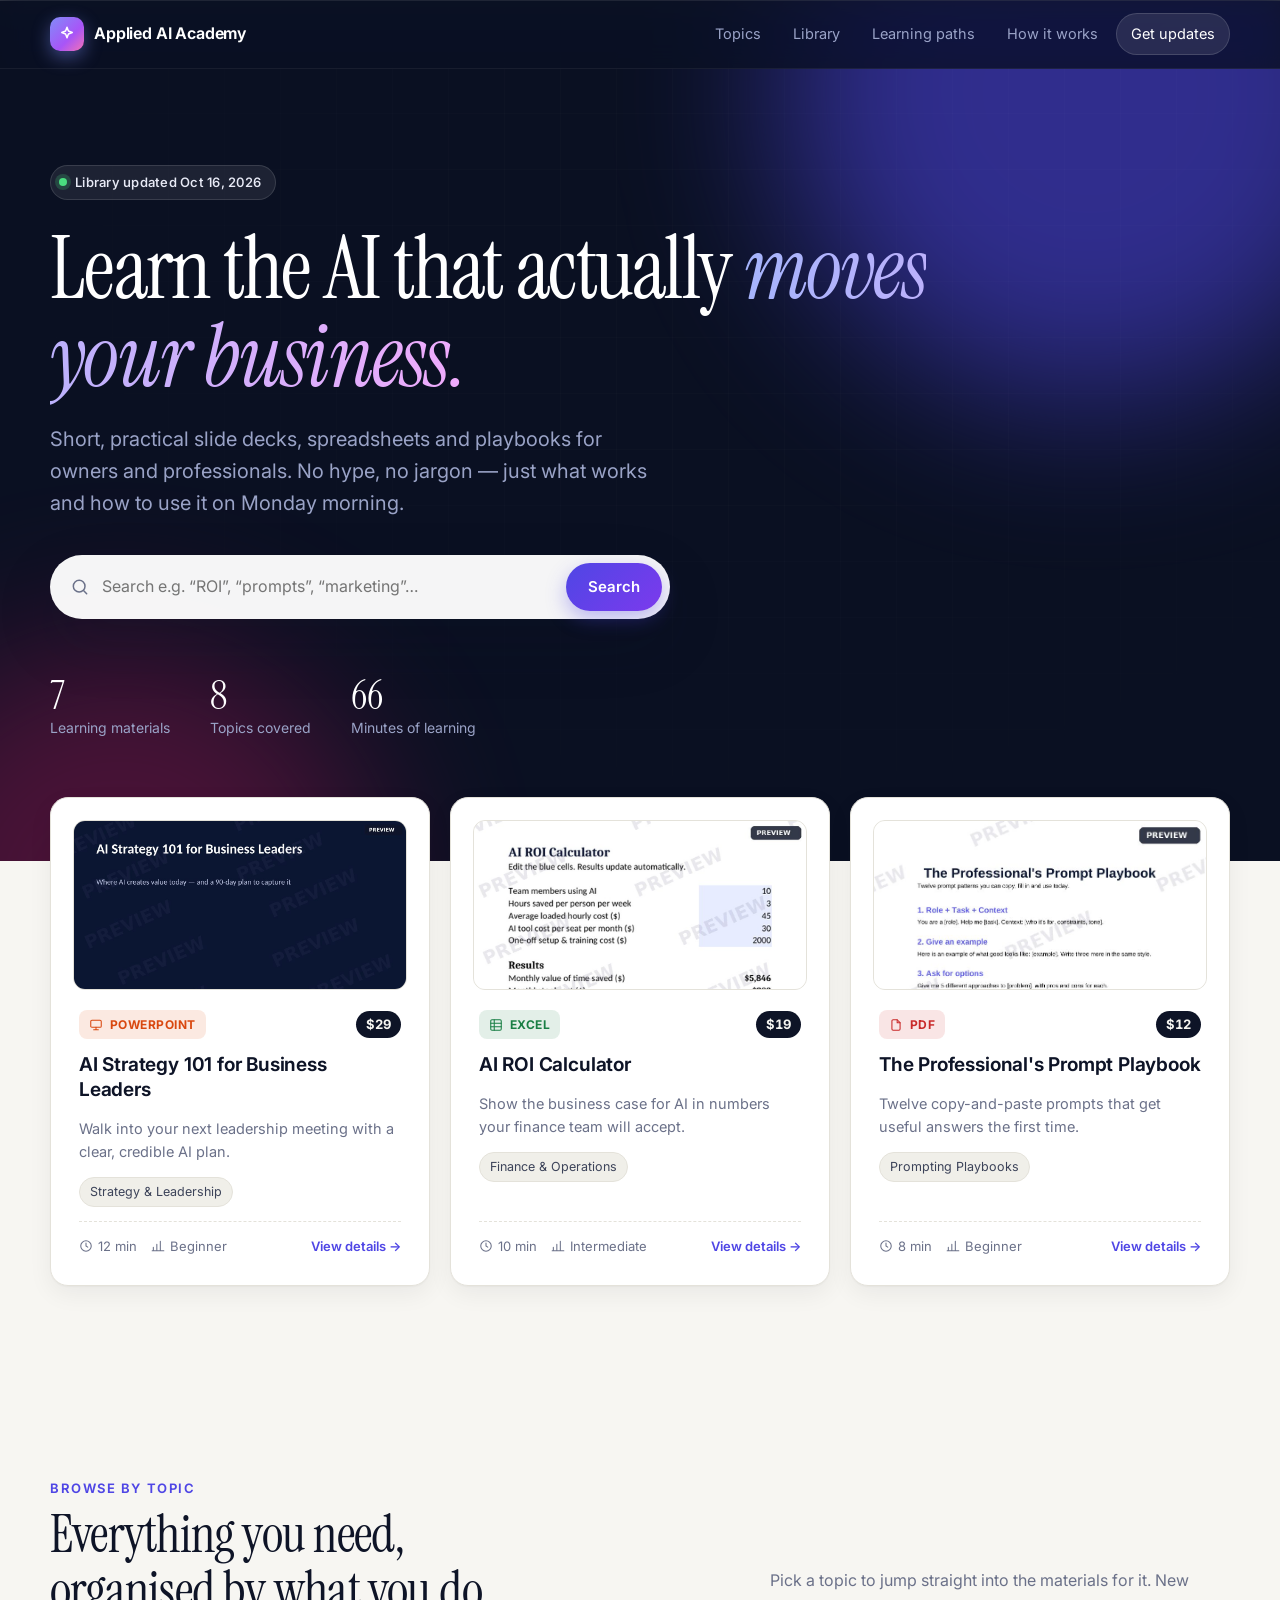
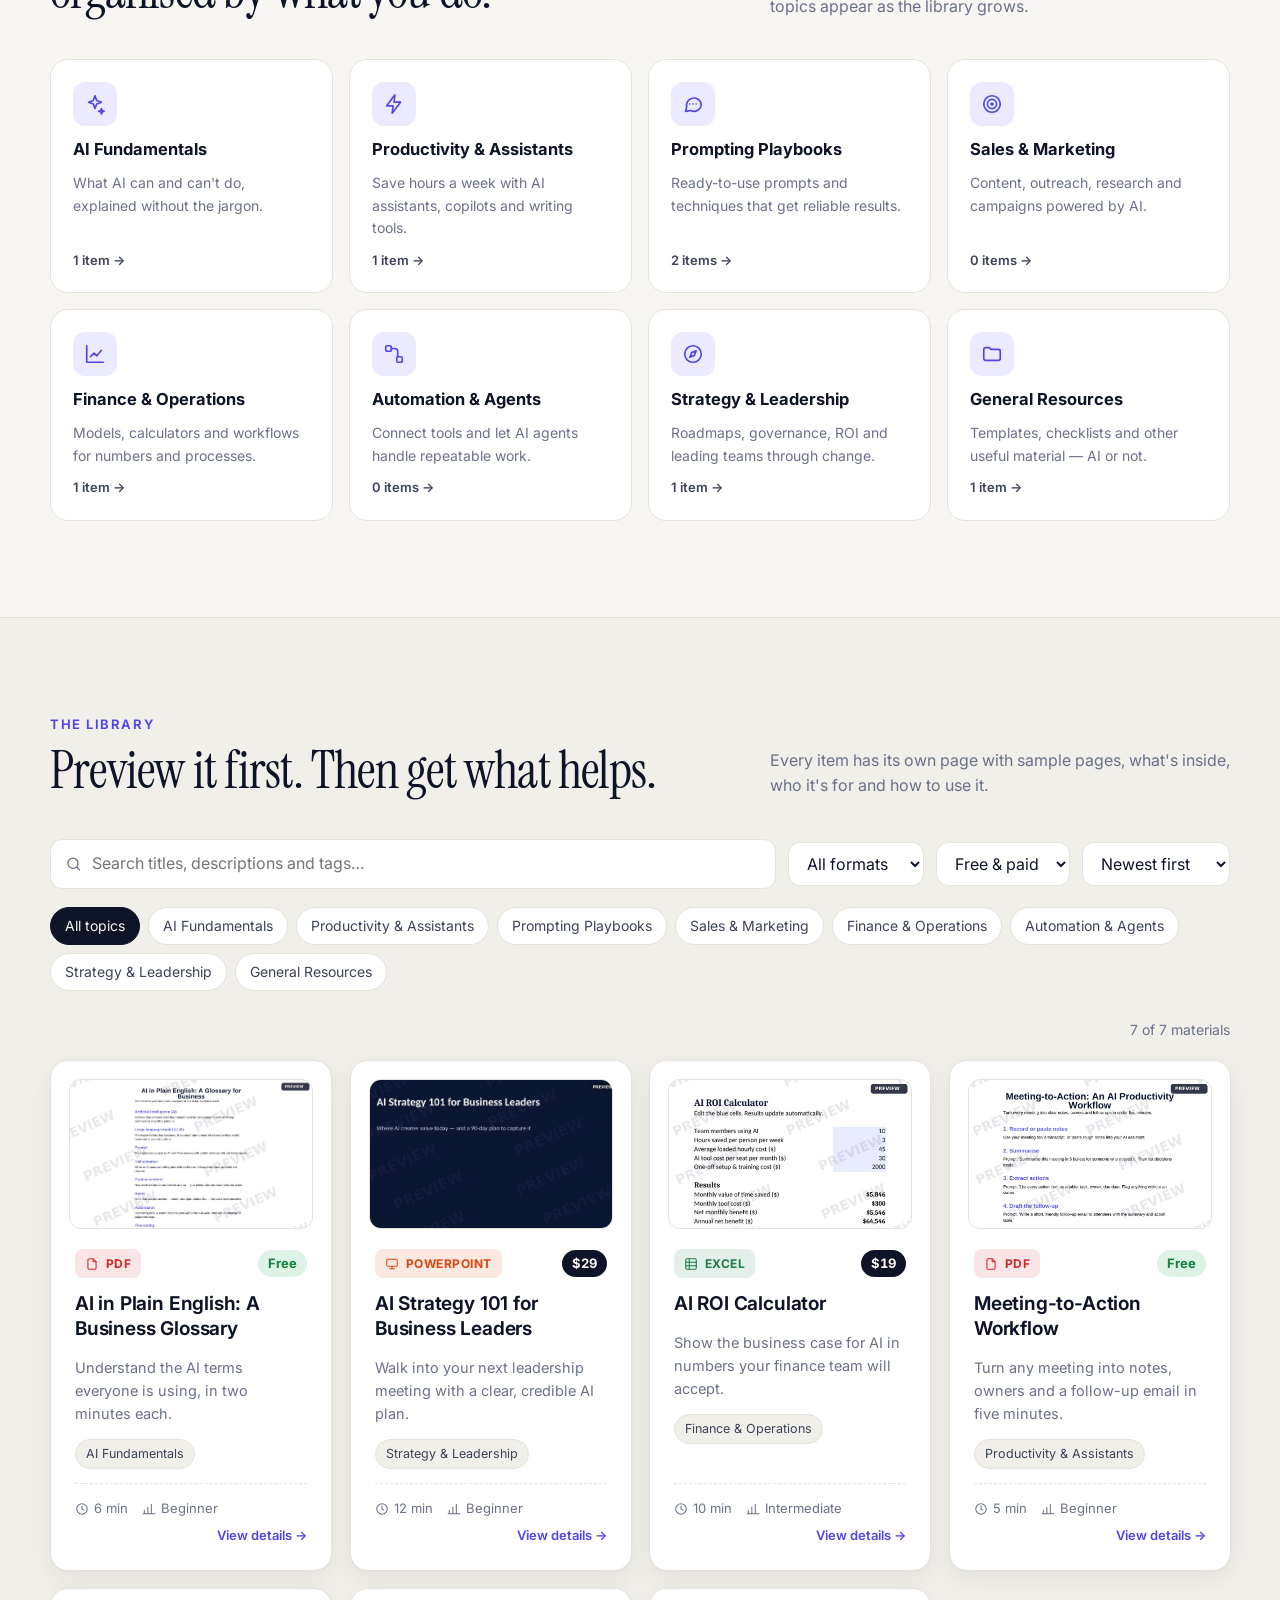
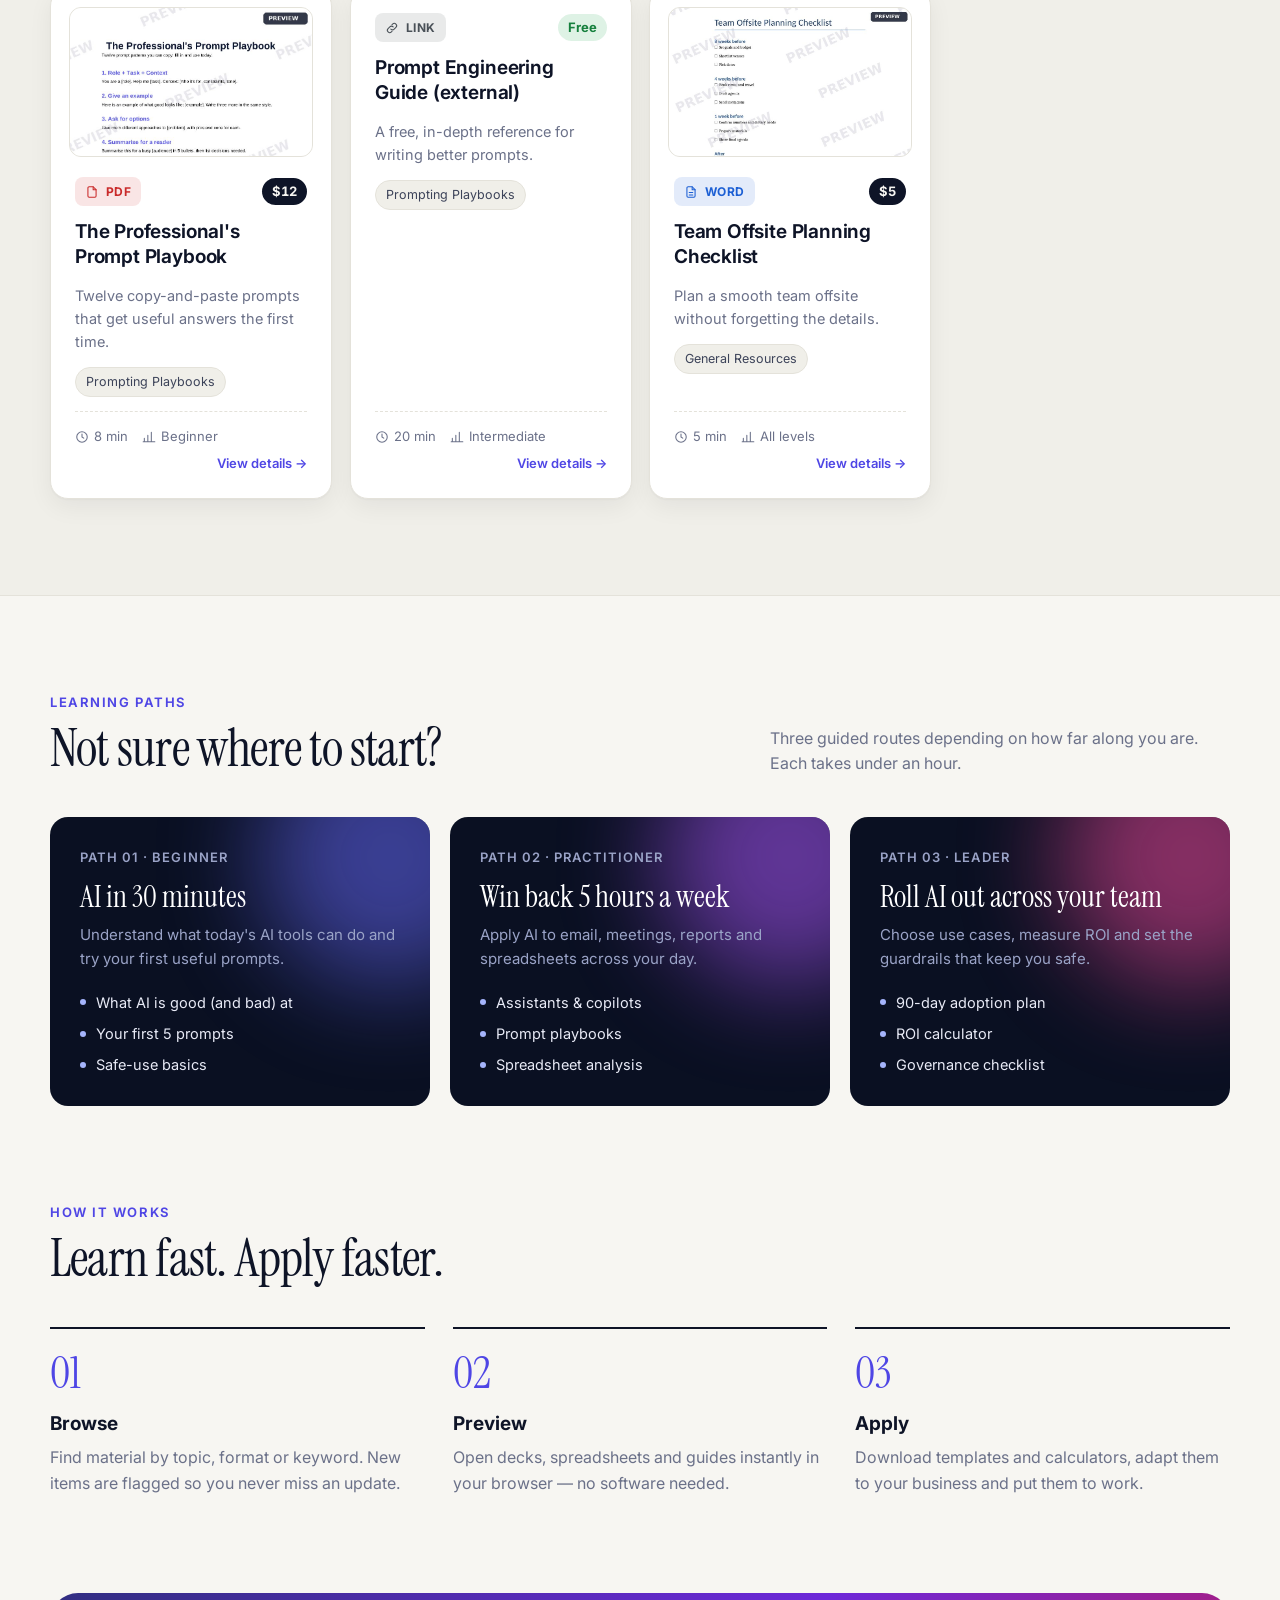
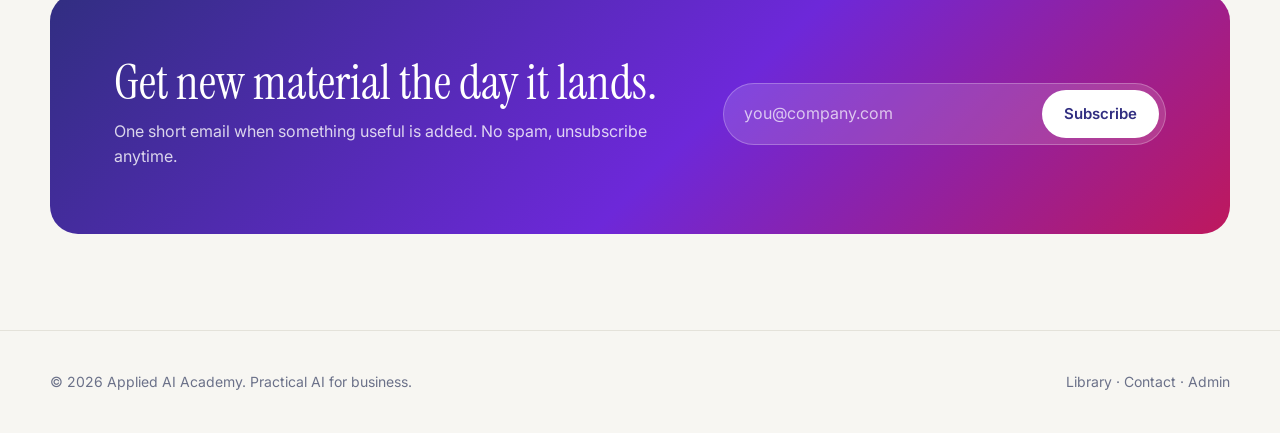
==== commit 8998c6f8: "Add a sales page for every material - item.html#<id>: watermarked preview gallery with lightbox, pri" ====
--- a/index.html
+++ b/index.html
@@ -72,9 +72,9 @@
       <div class="section-head reveal">
         <div>
           <div class="kicker">The library</div>
-          <h2 class="title">Preview anything. Download what helps.</h2>
+          <h2 class="title">Preview it first. Then get what helps.</h2>
         </div>
-        <p>Open any item to preview it right in your browser — slides, spreadsheets, PDFs, documents and videos.</p>
+        <p>Every item has its own page with sample pages, what's inside, who it's for and how to use it.</p>
       </div>
       <div class="toolbar">
         <div class="field">
@@ -93,6 +93,12 @@
           <option value="image">Image</option>
           <option value="link">Link</option>
           <option value="other">Other</option>
+        </select>
+        <label class="sr-only" for="price-filter">Price</label>
+        <select id="price-filter">
+          <option value="">Free &amp; paid</option>
+          <option value="free">Free only</option>
+          <option value="paid">Paid only</option>
         </select>
         <label class="sr-only" for="sort">Sort</label>
         <select id="sort">
@@ -179,23 +185,6 @@
     </div>
   </footer>
 
-  <div class="modal" id="viewer" role="dialog" aria-modal="true" aria-labelledby="v-title">
-    <div class="modal-backdrop" data-close></div>
-    <div class="modal-panel">
-      <button class="close-btn" data-close aria-label="Close"></button>
-      <div class="viewer" id="v-stage"></div>
-      <aside class="details">
-        <span id="v-badge"></span>
-        <h3 id="v-title"></h3>
-        <p id="v-desc"></p>
-        <dl id="v-meta"></dl>
-        <div class="tags" id="v-tags"></div>
-        <p class="note" id="v-note"></p>
-        <div class="actions" id="v-actions"></div>
-      </aside>
-    </div>
-  </div>
-
   <script src="assets/js/common.js"></script>
   <script src="assets/js/app.js"></script>
 </body>
--- a/assets/css/style.css
+++ b/assets/css/style.css
@@ -275,9 +275,8 @@
 
 @keyframes fade { from { opacity: 0; } }
 @keyframes rise { from { opacity: 0; transform: translateY(16px) scale(.99); } }
-.reveal { opacity: 0; transform: translateY(14px); transition: opacity .6s, transform .6s; }
-.reveal.in { opacity: 1; transform: none; }
-@media (prefers-reduced-motion: reduce) { * { animation: none !important; transition: none !important; } .reveal { opacity: 1; transform: none; } }
+.reveal.in { animation: rise .6s ease-out both; }
+@media (prefers-reduced-motion: reduce) { * { animation: none !important; transition: none !important; } }
 
 /* ---------- Admin ---------- */
 .admin-wrap { padding: 120px 0 80px; margin-top: -68px; }
@@ -320,3 +319,122 @@
 .help { font-size: 13.5px; color: var(--muted); }
 .help code { background: var(--surface-2); padding: 1px 6px; border-radius: 6px; font-size: 12.5px; }
 .help ol { padding-left: 18px; margin: 8px 0 0; display: grid; gap: 6px; }
+
+/* ---------- Selling: cards ---------- */
+a.card { text-decoration: none; }
+.card .thumb { height: 150px; border-radius: 12px; margin: -6px -6px 6px; display: grid; place-items: center; overflow: hidden; position: relative;
+  background: radial-gradient(circle at 30% 20%, color-mix(in srgb, var(--tc) 30%, transparent), transparent 60%), linear-gradient(135deg, var(--navy-2), var(--navy)); color: #fff; }
+.card .thumb.has-img { background: var(--surface-2); border: 1px solid var(--line); }
+.card .thumb img { width: 100%; height: 100%; object-fit: cover; object-position: top center; transition: transform .4s; }
+.card:hover .thumb img { transform: scale(1.04); }
+.card.featured-card .thumb { height: 170px; }
+.card-flags { display: inline-flex; gap: 6px; align-items: center; }
+.price-chip { font-size: 13px; font-weight: 700; padding: 3px 10px; border-radius: 999px; background: var(--ink); color: var(--bg); font-variant-numeric: tabular-nums; }
+.price-chip.free { background: color-mix(in srgb, #16a34a 14%, transparent); color: #15803d; }
+.card-cta { margin-left: auto; font-weight: 600; color: var(--brand); }
+:root[data-theme="dark"] .card-cta, :root[data-theme="dark"] .price-chip.free { color: #86efac; }
+@media (prefers-color-scheme: dark) { :root:not([data-theme="light"]) .card-cta { color: #a5b4fc; } :root:not([data-theme="light"]) .price-chip.free { color: #86efac; } }
+
+/* ---------- Selling: product page ---------- */
+.p-hero { position: relative; overflow: hidden; background: var(--navy); color: var(--on-navy); margin-top: -68px; padding: 120px 0 72px; }
+.p-hero::before { content: ""; position: absolute; width: 640px; height: 640px; border-radius: 50%; background: #4f46e5; filter: blur(90px); opacity: .45; top: -260px; right: -160px; }
+.p-hero::after { content: ""; position: absolute; width: 480px; height: 480px; border-radius: 50%; background: #be185d; filter: blur(90px); opacity: .28; bottom: -280px; left: -160px; }
+.p-hero-inner { position: relative; z-index: 1; display: grid; grid-template-columns: 1fr 1.1fr; gap: 56px; align-items: center; }
+@media (max-width: 960px) { .p-hero-inner { grid-template-columns: 1fr; gap: 36px; } }
+.p-info { min-width: 0; display: flex; flex-direction: column; gap: 16px; }
+.crumb { color: var(--on-navy-muted); text-decoration: none; font-size: 14px; }
+.crumb:hover { color: #fff; }
+.p-badges { display: flex; gap: 8px; flex-wrap: wrap; align-items: center; }
+.p-badges .type-badge { background: rgba(255,255,255,.1); color: #fff; }
+.tag.on-dark { background: rgba(250, 204, 21, .16); color: #fde68a; border-color: rgba(250, 204, 21, .3); }
+.p-info h1 { font-family: var(--serif); font-weight: 400; font-size: clamp(40px, 5.4vw, 64px); line-height: 1.02; letter-spacing: -.02em; margin: 0; color: #fff; text-wrap: balance; }
+.p-headline { font-size: clamp(17px, 1.8vw, 20px); color: var(--on-navy-muted); margin: 0; max-width: 34em; text-wrap: pretty; }
+.p-meta { display: flex; flex-wrap: wrap; gap: 8px 18px; font-size: 14px; color: var(--on-navy-muted); }
+.p-meta span { display: inline-flex; align-items: center; gap: 6px; }
+.p-meta svg { width: 16px; height: 16px; }
+.buy-box { margin-top: 8px; padding: 22px; border-radius: 18px; background: rgba(255,255,255,.06); border: 1px solid rgba(255,255,255,.12); display: grid; gap: 16px; backdrop-filter: blur(8px); }
+.price-row { display: flex; align-items: baseline; gap: 12px; flex-wrap: wrap; }
+.price { font-family: var(--serif); font-size: 48px; line-height: 1; color: #fff; font-variant-numeric: tabular-nums; }
+.price-note { font-size: 14px; color: var(--on-navy-muted); }
+.buy-actions { display: flex; gap: 10px; flex-wrap: wrap; }
+.buy-actions .btn { padding: 14px 26px; font-size: 16px; }
+.btn-glass { background: rgba(255,255,255,.1); color: #fff; border: 1px solid rgba(255,255,255,.2); }
+.btn-glass:hover { background: rgba(255,255,255,.16); }
+.btn-light { background: #fff; color: #312e81; }
+.trust { list-style: none; margin: 0; padding: 0; display: flex; flex-wrap: wrap; gap: 8px 18px; font-size: 13.5px; color: var(--on-navy-muted); }
+.trust li { display: inline-flex; align-items: center; gap: 6px; }
+.trust svg { width: 16px; height: 16px; color: #86efac; }
+
+.gallery { min-width: 0; display: grid; gap: 12px; }
+.g-main { position: relative; display: block; width: 100%; padding: 0; border: 0; border-radius: 16px; overflow: hidden; background: #fff; aspect-ratio: 16 / 10; max-width: 100%;
+  box-shadow: 0 30px 80px rgba(0,0,0,.45), 0 0 0 1px rgba(255,255,255,.08); cursor: zoom-in; }
+.g-main img { width: 100%; height: 100%; object-fit: contain; background: #fff; }
+.g-zoom { position: absolute; left: 12px; bottom: 12px; display: inline-flex; align-items: center; gap: 6px; font-size: 13px; font-weight: 600; padding: 6px 12px; border-radius: 999px; background: rgba(10,16,34,.8); color: #fff; opacity: 0; transition: .2s; }
+.g-zoom svg { width: 15px; height: 15px; }
+.g-main:hover .g-zoom, .g-main:focus-visible .g-zoom { opacity: 1; }
+.empty-shot { display: grid; place-items: center; align-content: center; gap: 10px; cursor: default; color: #fff; font-weight: 600;
+  background: radial-gradient(circle at 30% 20%, color-mix(in srgb, var(--tc) 45%, transparent), transparent 60%), var(--navy-2); }
+.empty-shot svg { width: 64px; height: 64px; }
+.g-bar { display: flex; align-items: center; justify-content: space-between; gap: 12px; font-size: 13.5px; color: var(--on-navy-muted); }
+.g-arrows { display: inline-flex; gap: 6px; }
+.g-bar .icon-btn { background: rgba(255,255,255,.08); border-color: rgba(255,255,255,.16); color: #fff; }
+.g-bar .icon-btn:hover { color: #fff; border-color: #fff; }
+.g-thumbs { display: flex; gap: 10px; overflow-x: auto; padding-bottom: 4px; }
+.g-thumb { flex: none; width: 96px; aspect-ratio: 16 / 10; padding: 0; border-radius: 8px; overflow: hidden; border: 2px solid transparent; background: #fff; opacity: .6; transition: .2s; }
+.g-thumb img { width: 100%; height: 100%; object-fit: cover; object-position: top; }
+.g-thumb.on, .g-thumb:hover { opacity: 1; border-color: #a5b4fc; }
+
+.p-section { padding: 80px 0; }
+.p-section.alt { background: var(--surface-2); border-block: 1px solid var(--line); }
+.container.narrow { width: min(820px, 100% - 32px); }
+h2.title.sm { font-size: clamp(30px, 3.4vw, 40px); margin-bottom: 24px; }
+.p-two { display: grid; grid-template-columns: 1.2fr 1fr; gap: 56px; }
+@media (max-width: 860px) { .p-two { grid-template-columns: 1fr; gap: 40px; } }
+.p-two > div { min-width: 0; }
+.checklist { list-style: none; padding: 0; margin: 0; display: grid; gap: 12px; }
+.checklist li { display: flex; gap: 12px; align-items: flex-start; padding: 14px 16px; background: var(--surface); border: 1px solid var(--line); border-radius: 12px; }
+.checklist svg { width: 20px; height: 20px; flex: none; color: #16a34a; margin-top: 2px; }
+.audience { display: grid; gap: 10px; }
+.aud { display: flex; gap: 12px; align-items: center; font-weight: 550; }
+.aud svg { width: 34px; height: 34px; padding: 8px; border-radius: 10px; background: var(--brand-soft); color: var(--brand); flex: none; }
+.p-desc { color: var(--muted); margin: 22px 0 0; }
+.uses { display: grid; grid-template-columns: repeat(auto-fit, minmax(240px, 1fr)); gap: 16px; }
+.use { background: var(--surface); border: 1px solid var(--line); border-radius: var(--radius); padding: 24px; }
+.use h3 { margin: 0 0 8px; font-size: 17.5px; }
+.use p { margin: 0; color: var(--muted); font-size: 15px; }
+.benefit-band { border-radius: 24px; padding: clamp(28px, 5vw, 52px); color: #fff; background: linear-gradient(135deg, #312e81, #6d28d9 55%, #be185d);
+  display: grid; grid-template-columns: 1fr 1.4fr auto; gap: 32px; align-items: center; }
+@media (max-width: 900px) { .benefit-band { grid-template-columns: 1fr; } }
+.benefit-band .kicker { color: #c7d2fe !important; }
+.benefit-band h2 { margin: 0 !important; color: #fff; }
+.benefit-band ul { list-style: none; margin: 0; padding: 0; display: grid; gap: 12px; font-size: 16.5px; }
+.benefit-band li { display: flex; gap: 10px; align-items: flex-start; }
+.benefit-band li svg { width: 20px; height: 20px; flex: none; margin-top: 3px; color: #86efac; }
+.faq { display: grid; gap: 10px; }
+.faq details { background: var(--surface); border: 1px solid var(--line); border-radius: 14px; padding: 4px 20px; }
+.faq summary { cursor: pointer; font-weight: 600; padding: 14px 0; list-style: none; display: flex; justify-content: space-between; gap: 12px; }
+.faq summary::after { content: "+"; font-size: 20px; line-height: 1; color: var(--muted); }
+.faq details[open] summary::after { content: "–"; }
+.faq details p { margin: 0 0 16px; color: var(--muted); }
+
+.buy-bar { position: fixed; left: 0; right: 0; bottom: 0; z-index: 50; display: none; align-items: center; justify-content: space-between; gap: 12px;
+  padding: 12px max(16px, env(safe-area-inset-right, 0px)) calc(12px + env(safe-area-inset-bottom, 0px)) max(16px, env(safe-area-inset-left, 0px));
+  background: var(--surface); border-top: 1px solid var(--line); box-shadow: 0 -8px 30px rgba(14,20,39,.12); }
+.buy-bar div { min-width: 0; display: grid; }
+.buy-bar strong { font-size: 14px; white-space: nowrap; overflow: hidden; text-overflow: ellipsis; }
+.buy-bar span { font-size: 13px; color: var(--muted); }
+@media (max-width: 760px) { .buy-bar.show { display: flex; } }
+
+.lightbox { position: fixed; inset: 0; z-index: 120; display: none; place-items: center; background: rgba(6,9,20,.92); padding: 56px 64px; }
+.lightbox.open { display: grid; }
+.lightbox img { max-width: 100%; max-height: 100%; border-radius: 10px; background: #fff; }
+.lb-nav { position: absolute; top: 50%; transform: translateY(-50%); width: 44px; height: 44px; border-radius: 50%; border: 0; background: rgba(255,255,255,.14); color: #fff; display: grid; place-items: center; }
+.lb-nav svg { width: 22px; height: 22px; }
+.lb-nav.prev { left: 12px; } .lb-nav.next { right: 12px; }
+@media (max-width: 600px) { .lightbox { padding: 64px 12px; } }
+.fs { border: 1px solid var(--line); border-radius: 14px; padding: 16px 18px 18px; margin: 0; display: grid; gap: 14px; min-width: 0; }
+.fs legend { font-weight: 700; font-size: 14px; padding: 0 6px; color: var(--ink); }
+.manage-item .icon-btn.edit:hover { color: var(--brand); border-color: var(--brand); }
+/* Portrait documents: show the top of the page larger; the lightbox shows the whole page. */
+.g-main.doc { aspect-ratio: 4 / 3; }
+.g-main.doc img { object-fit: cover; object-position: top center; }
